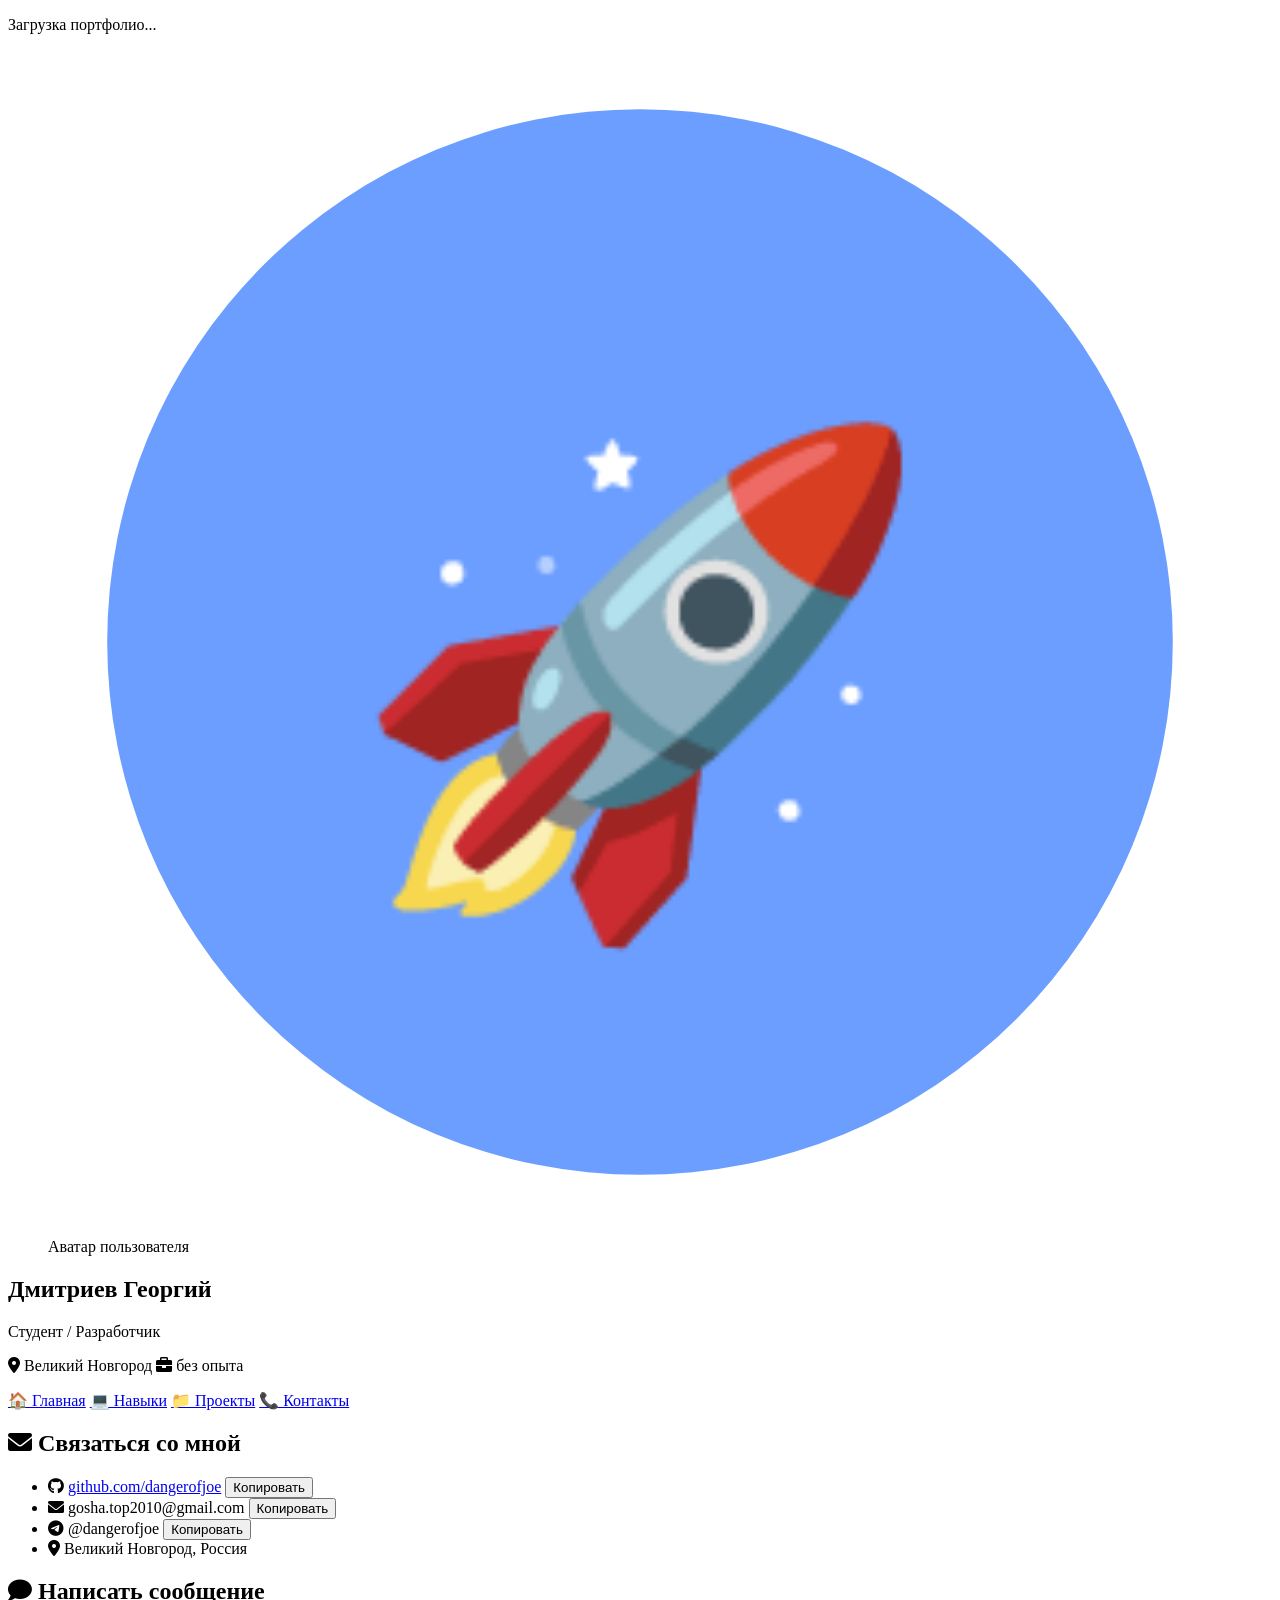
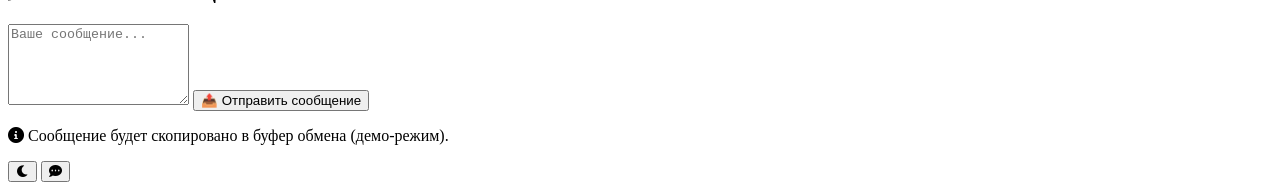
==== contacts.html @ 63781b60 "contacts.html" ====
<!DOCTYPE html>
<html lang="ru">
<head>
    <meta charset="UTF-8">
    <meta name="viewport" content="width=device-width, initial-scale=1.0, user-scalable=yes">
    <title>Контакты | Дмитриев Георгий</title>
    <link href="https://fonts.googleapis.com/css2?family=Inter:opsz,wght@14..32,300;400;500;600;700;800&display=swap" rel="stylesheet">
    <link rel="stylesheet" href="https://cdnjs.cloudflare.com/ajax/libs/font-awesome/6.0.0-beta3/css/all.min.css">
    <link rel="stylesheet" href="style.css">
</head>
<body>

<!-- Прелоадер -->
<section id="preloader">
    <article class="loader"></article>
    <p>Загрузка портфолио...</p>
</section>

<main>
    <article class="glass-card">
        <header>
            <figure class="avatar" id="mainAvatar">
                <img src="data:image/svg+xml,%3Csvg xmlns='http://www.w3.org/2000/svg' viewBox='0 0 100 100'%3E%3Ccircle cx='50' cy='50' r='45' fill='%236c9eff'/%3E%3Ctext x='50' y='67' font-size='40' text-anchor='middle' fill='white' font-family='Arial'%3E🚀%3C/text%3E%3C/svg%3E" alt="Аватар">
                <figcaption class="visually-hidden">Аватар пользователя</figcaption>
            </figure>
            <hgroup>
                <h1>Дмитриев Георгий</h1>
                <p>Студент / Разработчик</p>
                <p class="flex-row">
                    <span class="badge"><i class="fas fa-map-marker-alt"></i> Великий Новгород</span>
                    <span class="badge"><i class="fas fa-briefcase"></i> без опыта</span>
                </p>
            </hgroup>
        </header>

        <nav class="page-nav">
            <a href="index.html" class="nav-link">🏠 Главная</a>
            <a href="skills.html" class="nav-link">💻 Навыки</a>
            <a href="projects.html" class="nav-link">📁 Проекты</a>
            <a href="contacts.html" class="nav-link active">📞 Контакты</a>
        </nav>

        <section>
            <h2><i class="fas fa-envelope"></i> Связаться со мной</h2>
            <ul class="contact-list">
                <li>
                    <i class="fab fa-github"></i>
                    <a href="https://github.com/dangerofjoe" target="_blank">github.com/dangerofjoe</a>
                    <button class="copy-btn copy-github">Копировать</button>
                </li>
                <li>
                    <i class="fas fa-envelope"></i>
                    <span>gosha.top2010@gmail.com</span>
                    <button class="copy-btn copy-email">Копировать</button>
                </li>
                <li>
                    <i class="fab fa-telegram"></i>
                    <span>@dangerofjoe</span>
                    <button class="copy-btn copy-telegram">Копировать</button>
                </li>
                <li>
                    <i class="fas fa-map-marker-alt"></i>
                    <span>Великий Новгород, Россия</span>
                </li>
            </ul>
        </section>

        <section>
            <h2><i class="fas fa-comment"></i> Написать сообщение</h2>
            <form id="contactForm">
                <textarea id="messageInput" rows="5" placeholder="Ваше сообщение..."></textarea>
                <button type="submit" class="btn-primary">📤 Отправить сообщение</button>
            </form>
            <p class="form-note"><i class="fas fa-info-circle"></i> Сообщение будет скопировано в буфер обмена (демо-режим).</p>
        </section>
    </article>
</main>

<nav class="floating-panel">
    <button id="themeToggle"><i class="fas fa-moon"></i></button>
    <button id="bubbleBtn"><i class="fas fa-comment-dots"></i></button>
</nav>

<footer id="toastMsg" class="toast"></footer>

<script src="script.js"></script>
</body>
</html>
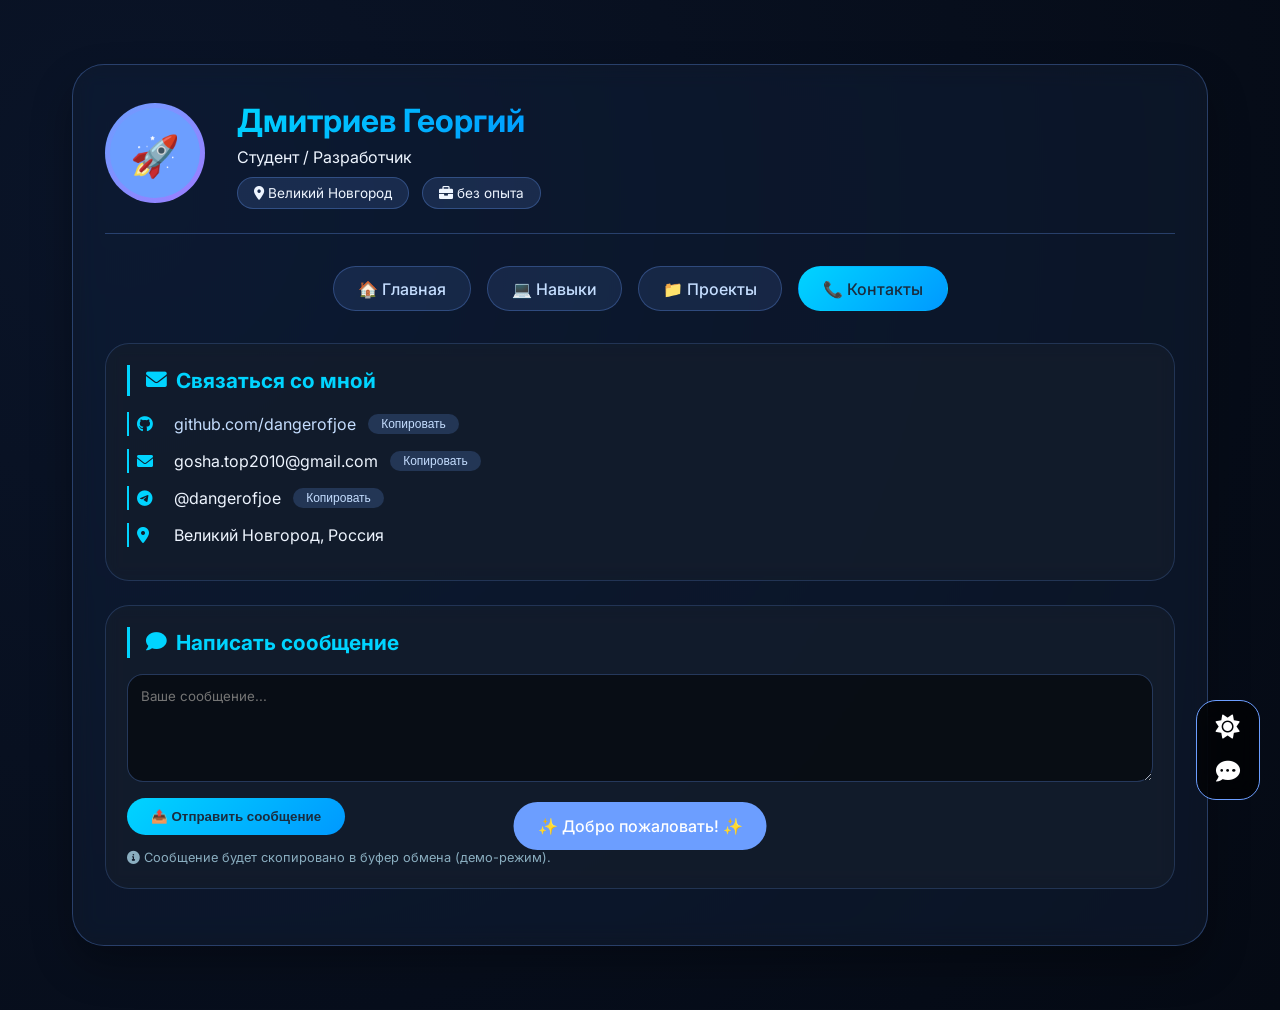
==== commit 4ef3e59a: "Update contacts.html" ====
--- a/contacts.html
+++ b/contacts.html
@@ -34,7 +34,7 @@
         </header>
 
         <nav class="page-nav">
-            <a href="index.html" class="nav-link">🏠 Главная</a>
+            <a href="resume.html" class="nav-link">🏠 Главная</a>
             <a href="skills.html" class="nav-link">💻 Навыки</a>
             <a href="projects.html" class="nav-link">📁 Проекты</a>
             <a href="contacts.html" class="nav-link active">📞 Контакты</a>
--- a/style.css
+++ b/style.css
@@ -0,0 +1,423 @@
+* {
+    margin: 0;
+    padding: 0;
+    box-sizing: border-box;
+}
+
+body {
+    font-family: 'Inter', sans-serif;
+    background: radial-gradient(circle at 10% 20%, #0a1428 0%, #050a14 100%);
+    color: #eef5ff;
+    line-height: 1.5;
+    overflow-x: hidden;
+    min-height: 100vh;
+}
+
+/* ---------- Прелоадер ---------- */
+#preloader {
+    position: fixed;
+    top: 0;
+    left: 0;
+    width: 100%;
+    height: 100%;
+    background: #0a1428;
+    display: flex;
+    flex-direction: column;
+    justify-content: center;
+    align-items: center;
+    z-index: 1000;
+    transition: opacity 0.5s ease, visibility 0.5s ease;
+}
+#preloader.hide {
+    opacity: 0;
+    visibility: hidden;
+}
+.loader {
+    width: 60px;
+    height: 60px;
+    border: 4px solid rgba(108, 158, 255, 0.2);
+    border-top: 4px solid #00d4ff;
+    border-radius: 50%;
+    animation: spin 1s linear infinite;
+}
+@keyframes spin {
+    0% { transform: rotate(0deg); }
+    100% { transform: rotate(360deg); }
+}
+#preloader p {
+    margin-top: 1rem;
+    color: #c5deff;
+    font-weight: 500;
+}
+
+/* ---------- Основной контент ---------- */
+main {
+    max-width: 1200px;
+    margin: 2rem auto;
+    padding: 2rem;
+    position: relative;
+    z-index: 2;
+}
+
+.glass-card {
+    background: rgba(20, 30, 45, 0.65);
+    backdrop-filter: blur(12px) saturate(180%);
+    border-radius: 2rem;
+    border: 1px solid rgba(108, 158, 255, 0.3);
+    box-shadow: 0 20px 40px rgba(0, 0, 0, 0.3);
+    transition: all 0.3s ease;
+    padding: 2rem;
+}
+
+header {
+    display: flex;
+    flex-wrap: wrap;
+    align-items: center;
+    gap: 2rem;
+    margin-bottom: 2rem;
+    padding-bottom: 1.5rem;
+    border-bottom: 1px solid rgba(108, 158, 255, 0.3);
+}
+
+/* Анимация аватарки */
+.avatar {
+    flex-shrink: 0;
+    width: 100px;
+    height: 100px;
+    border-radius: 50%;
+    overflow: hidden;
+    background: linear-gradient(135deg, #6c9eff, #9d7dff);
+    display: flex;
+    align-items: center;
+    justify-content: center;
+    transition: transform 0.3s ease, box-shadow 0.3s ease;
+    animation: avatarPulse 2s infinite ease-in-out;
+    cursor: pointer;
+}
+.avatar img {
+    width: 100%;
+    height: 100%;
+    object-fit: cover;
+}
+.avatar:hover {
+    transform: scale(1.05);
+    box-shadow: 0 0 20px #00d4ff;
+}
+@keyframes avatarPulse {
+    0%, 100% { box-shadow: 0 0 0 0 rgba(0, 212, 255, 0.4); }
+    50% { box-shadow: 0 0 0 10px rgba(0, 212, 255, 0); }
+}
+.avatar-click {
+    animation: avatarClick 0.2s ease-in-out;
+}
+@keyframes avatarClick {
+    0% { transform: scale(1); }
+    50% { transform: scale(0.95); }
+    100% { transform: scale(1); }
+}
+
+h1 {
+    font-size: 2rem;
+    background: linear-gradient(135deg, #00d4ff, #0099ff);
+    background-clip: text;
+    -webkit-background-clip: text;
+    color: transparent;
+}
+
+.flex-row {
+    display: flex;
+    flex-wrap: wrap;
+    gap: 0.8rem;
+    align-items: center;
+    margin-top: 0.5rem;
+}
+.badge {
+    background: rgba(108, 158, 255, 0.15);
+    padding: 0.3rem 1rem;
+    border-radius: 40px;
+    font-size: 0.85rem;
+    border: 1px solid rgba(108, 158, 255, 0.3);
+}
+
+/* Навигация между страницами */
+.page-nav {
+    display: flex;
+    justify-content: center;
+    gap: 1rem;
+    margin-bottom: 2rem;
+    flex-wrap: wrap;
+}
+.nav-link {
+    background: rgba(108, 158, 255, 0.12);
+    padding: 0.6rem 1.5rem;
+    border-radius: 40px;
+    text-decoration: none;
+    color: #c5deff;
+    transition: 0.3s;
+    border: 1px solid rgba(108, 158, 255, 0.3);
+    font-weight: 500;
+}
+.nav-link:hover {
+    background: rgba(108, 158, 255, 0.3);
+    transform: translateY(-2px);
+}
+.nav-link.active {
+    background: linear-gradient(135deg, #00d4ff, #0099ff);
+    color: #1a2c3e;
+    border-color: transparent;
+}
+
+section {
+    background: rgba(15, 25, 40, 0.6);
+    backdrop-filter: blur(8px);
+    border-radius: 1.5rem;
+    padding: 1.3rem;
+    margin-bottom: 1.5rem;
+    border: 1px solid rgba(108, 158, 255, 0.2);
+    transition: 0.2s;
+}
+section:hover {
+    border-color: rgba(108, 158, 255, 0.5);
+}
+
+h2 {
+    display: flex;
+    align-items: center;
+    gap: 0.6rem;
+    border-left: 3px solid #00d4ff;
+    padding-left: 1rem;
+    margin-bottom: 1rem;
+    font-size: 1.3rem;
+    color: #00d4ff;
+}
+
+.skill-row {
+    display: flex;
+    justify-content: space-between;
+    padding: 0.5rem 0;
+    border-bottom: 1px dashed rgba(108, 158, 255, 0.2);
+}
+.skill-value {
+    color: #00d4ff;
+    background: rgba(108, 158, 255, 0.15);
+    padding: 0.2rem 0.7rem;
+    border-radius: 20px;
+    font-size: 0.8rem;
+}
+
+.widgets {
+    display: grid;
+    grid-template-columns: repeat(auto-fit, minmax(180px, 1fr));
+    gap: 1rem;
+    margin-top: 1rem;
+}
+.widget {
+    background: rgba(0,0,0,0.3);
+    border-radius: 1rem;
+    padding: 1rem;
+    text-align: center;
+    cursor: pointer;
+    transition: 0.2s;
+    border: 1px solid rgba(108, 158, 255, 0.3);
+}
+.widget:hover {
+    background: rgba(108, 158, 255, 0.15);
+    transform: translateY(-5px);
+}
+.widget i {
+    font-size: 2rem;
+    margin-bottom: 0.5rem;
+    color: #00d4ff;
+}
+
+.projects-grid {
+    display: grid;
+    grid-template-columns: repeat(auto-fit, minmax(280px, 1fr));
+    gap: 1.2rem;
+}
+.project-card {
+    background: rgba(0,0,0,0.3);
+    border-radius: 1rem;
+    padding: 1.2rem;
+    transition: 0.3s;
+    border: 1px solid rgba(108, 158, 255, 0.2);
+}
+.project-card:hover {
+    transform: translateY(-5px);
+    border-color: #00d4ff;
+}
+.project-card i {
+    font-size: 2rem;
+    color: #00d4ff;
+    margin-bottom: 0.5rem;
+}
+.project-card h3 {
+    margin-bottom: 0.5rem;
+}
+.project-tags {
+    display: flex;
+    flex-wrap: wrap;
+    gap: 0.5rem;
+    margin-top: 0.8rem;
+}
+
+.achievements-list, .contact-list {
+    list-style: none;
+    padding-left: 0;
+}
+.achievements-list li, .contact-list li {
+    margin-bottom: 0.8rem;
+    padding-left: 0.5rem;
+    border-left: 2px solid #00d4ff;
+    display: flex;
+    align-items: center;
+    gap: 0.8rem;
+    flex-wrap: wrap;
+}
+.contact-list li i {
+    width: 1.5rem;
+    color: #00d4ff;
+}
+.contact-list a {
+    color: #c5deff;
+    text-decoration: none;
+}
+.contact-list a:hover {
+    color: #00d4ff;
+}
+.copy-btn {
+    background: rgba(108, 158, 255, 0.2);
+    border: none;
+    padding: 0.2rem 0.8rem;
+    border-radius: 20px;
+    color: #c5deff;
+    cursor: pointer;
+    font-size: 0.75rem;
+    transition: 0.2s;
+}
+.copy-btn:hover {
+    background: #00d4ff;
+    color: #1a2c3e;
+}
+
+.education-item {
+    margin-bottom: 1rem;
+}
+.education-item strong {
+    color: #00d4ff;
+}
+.education-item p {
+    margin-top: 0.3rem;
+    font-size: 0.9rem;
+    color: #b8d4f0;
+}
+
+.welcome-section p {
+    margin-bottom: 0.8rem;
+}
+
+#contactForm {
+    display: flex;
+    flex-direction: column;
+    gap: 1rem;
+}
+#messageInput {
+    background: rgba(0,0,0,0.5);
+    border: 1px solid rgba(108, 158, 255, 0.3);
+    border-radius: 1rem;
+    padding: 0.8rem;
+    color: white;
+    font-family: inherit;
+    resize: vertical;
+}
+#messageInput:focus {
+    outline: none;
+    border-color: #00d4ff;
+}
+.btn-primary {
+    background: linear-gradient(135deg, #00d4ff, #0099ff);
+    border: none;
+    padding: 0.7rem 1.5rem;
+    border-radius: 40px;
+    color: #1a2c3e;
+    font-weight: 600;
+    cursor: pointer;
+    transition: 0.3s;
+    align-self: flex-start;
+}
+.btn-primary:hover {
+    transform: scale(1.02);
+    box-shadow: 0 0 15px #00d4ff;
+}
+.form-note {
+    margin-top: 0.8rem;
+    font-size: 0.8rem;
+    color: #8aaec0;
+}
+
+.floating-panel {
+    position: fixed;
+    bottom: 100px;
+    right: 20px;
+    background: rgba(0,0,0,0.7);
+    backdrop-filter: blur(12px);
+    border-radius: 20px;
+    padding: 0.8rem 1.2rem;
+    z-index: 100;
+    border: 1px solid #6c9eff;
+    display: flex;
+    gap: 1rem;
+    flex-direction: column;
+    align-items: center;
+}
+.floating-panel button {
+    background: none;
+    border: none;
+    color: white;
+    font-size: 1.5rem;
+    cursor: pointer;
+    transition: 0.2s;
+}
+.floating-panel button:hover {
+    color: #00d4ff;
+    transform: scale(1.1);
+}
+
+.toast {
+    position: fixed;
+    bottom: 30px;
+    left: 50%;
+    transform: translateX(-50%);
+    background: #6c9eff;
+    color: white;
+    padding: 12px 24px;
+    border-radius: 40px;
+    z-index: 200;
+    font-weight: 500;
+    opacity: 0;
+    transition: 0.3s;
+    pointer-events: none;
+}
+.toast.show {
+    opacity: 1;
+    bottom: 50px;
+}
+
+.visually-hidden {
+    position: absolute;
+    width: 1px;
+    height: 1px;
+    margin: -1px;
+    padding: 0;
+    overflow: hidden;
+    clip: rect(0,0,0,0);
+    border: 0;
+}
+
+@media (max-width: 800px) {
+    main { padding: 1rem; }
+    .glass-card { padding: 1.2rem; }
+    header { flex-direction: column; align-items: flex-start; }
+    .page-nav { gap: 0.5rem; }
+    .nav-link { padding: 0.4rem 1rem; font-size: 0.9rem; }
+}
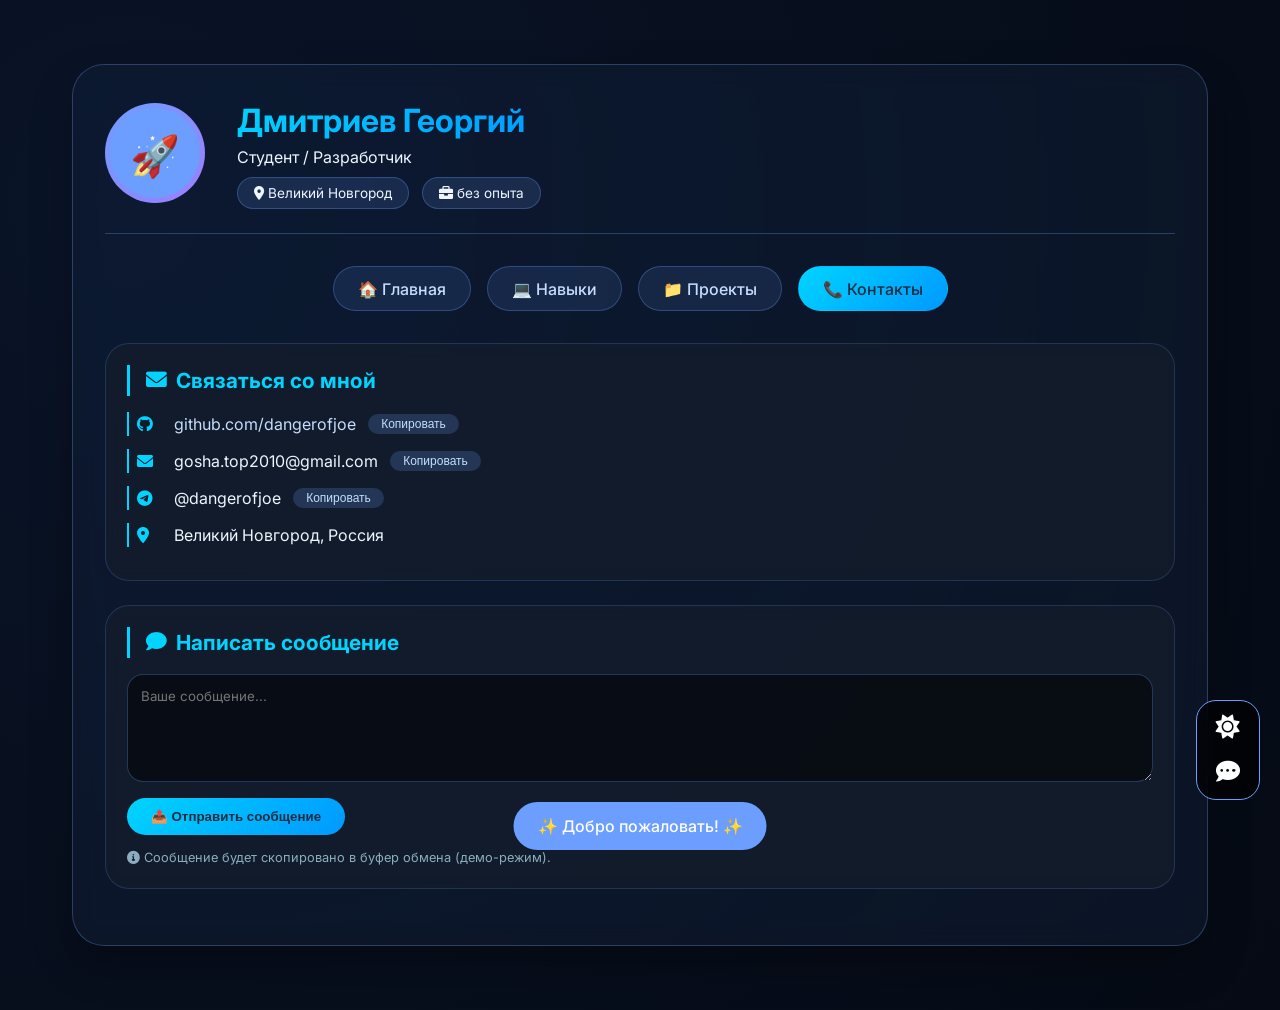
==== commit 17cd6799: "Update contacts.html" ====
--- a/contacts.html
+++ b/contacts.html
@@ -10,7 +10,6 @@
 </head>
 <body>
 
-<!-- Прелоадер -->
 <section id="preloader">
     <article class="loader"></article>
     <p>Загрузка портфолио...</p>
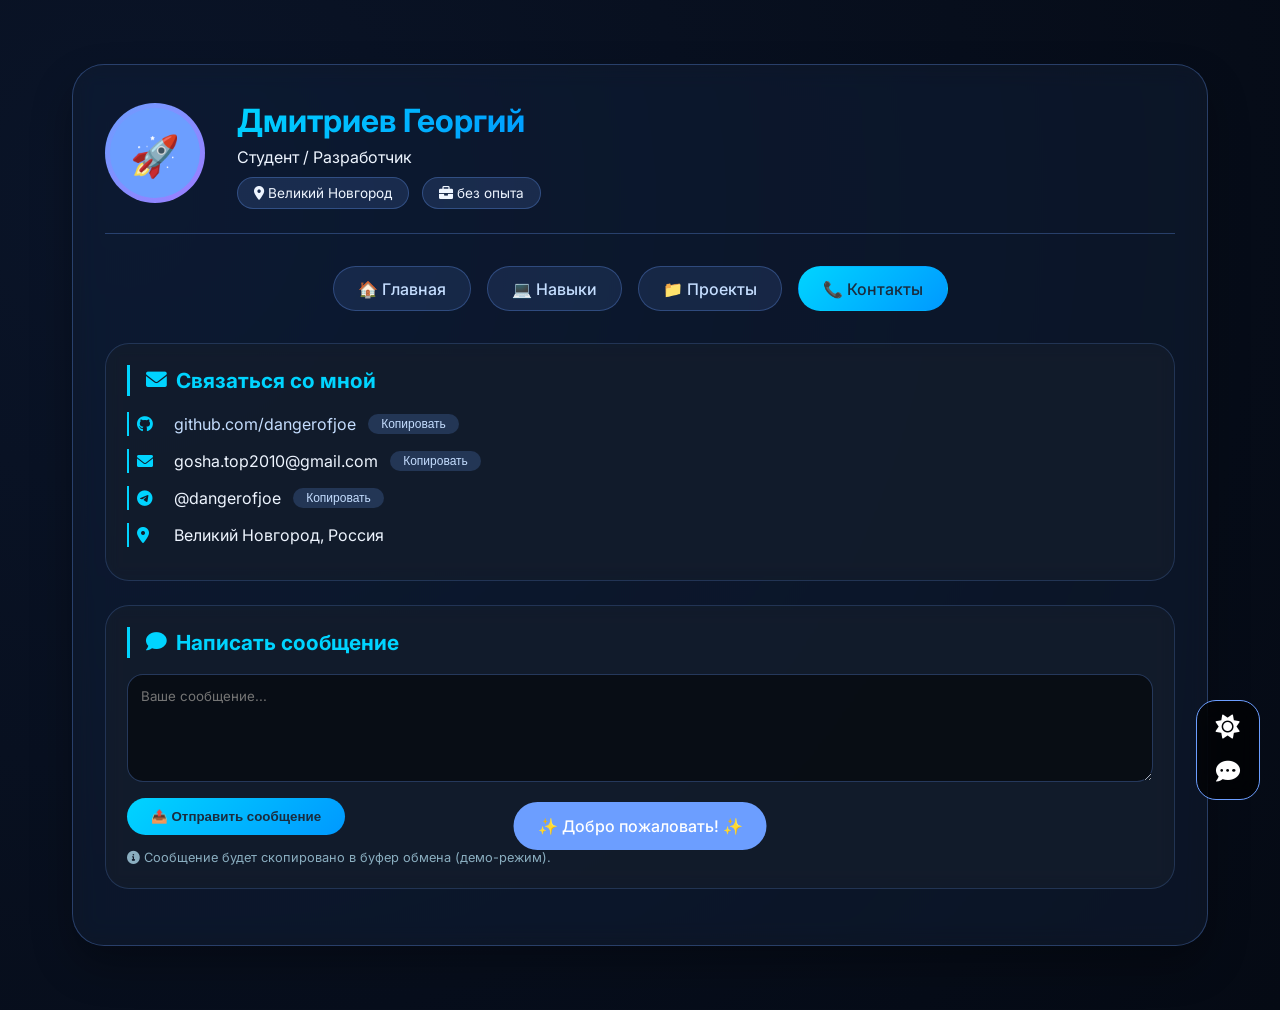
==== commit db50287a: "rename resume.html to index.html in header in contacts.html" ====
--- a/contacts.html
+++ b/contacts.html
@@ -33,7 +33,7 @@
         </header>
 
         <nav class="page-nav">
-            <a href="resume.html" class="nav-link">🏠 Главная</a>
+            <a href="index.html" class="nav-link">🏠 Главная</a>
             <a href="skills.html" class="nav-link">💻 Навыки</a>
             <a href="projects.html" class="nav-link">📁 Проекты</a>
             <a href="contacts.html" class="nav-link active">📞 Контакты</a>
--- a/style.css
+++ b/style.css
@@ -13,7 +13,6 @@
     min-height: 100vh;
 }
 
-/* ---------- Прелоадер ---------- */
 #preloader {
     position: fixed;
     top: 0;
@@ -50,7 +49,6 @@
     font-weight: 500;
 }
 
-/* ---------- Основной контент ---------- */
 main {
     max-width: 1200px;
     margin: 2rem auto;
@@ -79,7 +77,6 @@
     border-bottom: 1px solid rgba(108, 158, 255, 0.3);
 }
 
-/* Анимация аватарки */
 .avatar {
     flex-shrink: 0;
     width: 100px;
@@ -139,7 +136,6 @@
     border: 1px solid rgba(108, 158, 255, 0.3);
 }
 
-/* Навигация между страницами */
 .page-nav {
     display: flex;
     justify-content: center;
@@ -420,4 +416,4 @@
     header { flex-direction: column; align-items: flex-start; }
     .page-nav { gap: 0.5rem; }
     .nav-link { padding: 0.4rem 1rem; font-size: 0.9rem; }
-}+}
